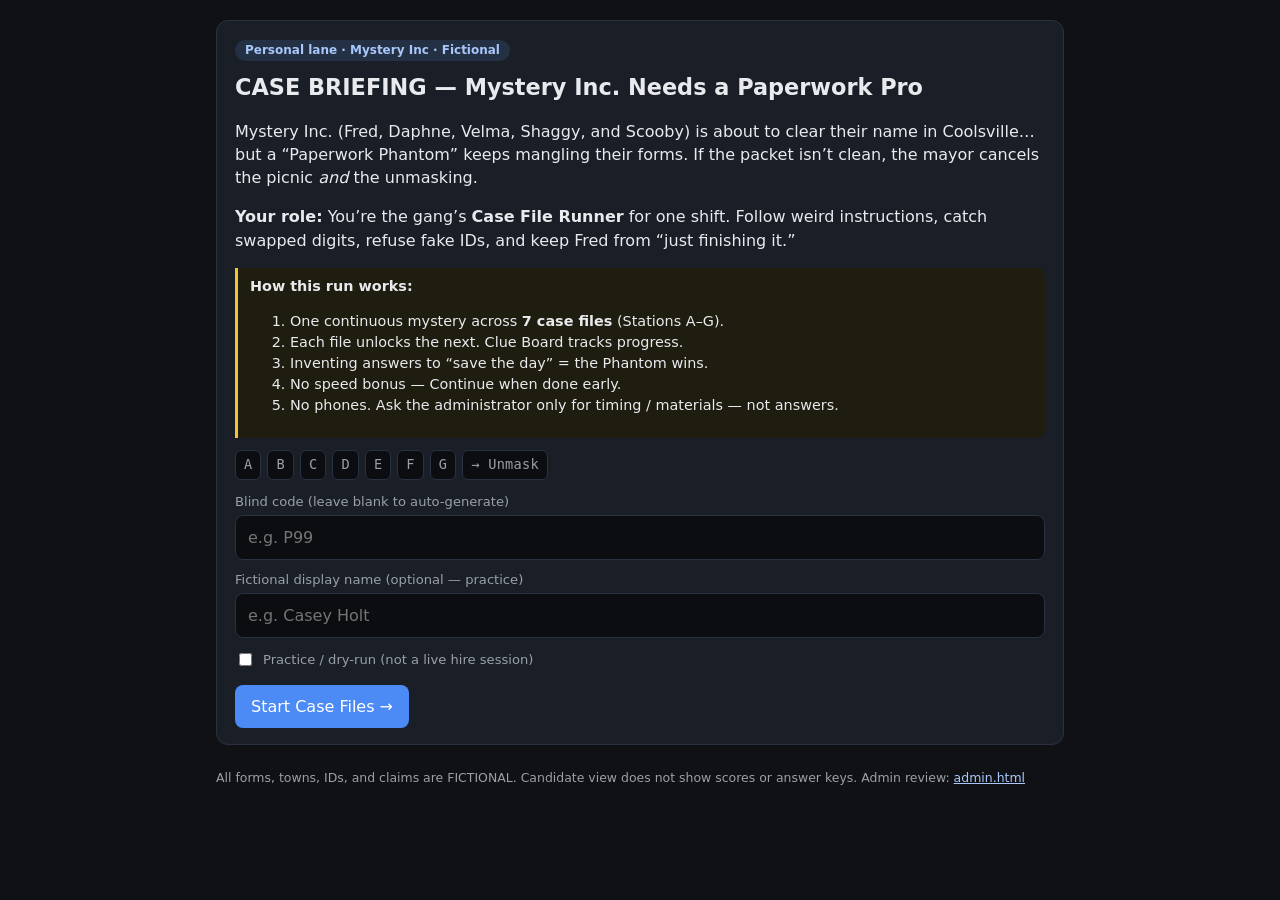
==== index.html @ 587e405c "Go-live Mystery Inc work-sample: candidate app + admin tracker Static HTML/JS/CSS casefile runner wi" ====
<!DOCTYPE html>
<html lang="en">
<head>
  <meta charset="utf-8"/>
  <meta name="viewport" content="width=device-width, initial-scale=1"/>
  <meta name="robots" content="noindex,nofollow,noarchive"/>
  <title>Mystery Inc — Case File Runner</title>
  <link rel="stylesheet" href="css/styles.css"/>
</head>
<body>
  <div class="timer hidden" id="timerBar">
    <div>
      <div class="badge">Timed station</div>
      <div id="timerLabel" class="sub" style="margin:4px 0 0">—</div>
    </div>
    <div>
      <div class="clock" id="timerClock">--:--</div>
      <div id="timeUpNote" class="sub hidden" style="color:var(--bad);margin:0">Time up — you may still Continue</div>
    </div>
  </div>
  <main>
    <div id="app"></div>
  </main>
  <script src="js/app.js"></script>
</body>
</html>
---- css/styles.css ----
:root {
  --bg: #0f1115;
  --card: #1a1f27;
  --text: #e8eaed;
  --muted: #9aa0a6;
  --accent: #f4c430;
  --accent2: #4c8bf5;
  --ok: #81c995;
  --warn: #fdd663;
  --bad: #f28b82;
  --line: #2a3140;
  --input: #0b0d11;
}
* { box-sizing: border-box; }
body {
  margin: 0;
  font-family: ui-sans-serif, system-ui, -apple-system, Segoe UI, Roboto, sans-serif;
  background: var(--bg);
  color: var(--text);
  line-height: 1.45;
}
main { max-width: 880px; margin: 0 auto; padding: 20px 16px 80px; }
h1 { font-size: 1.4rem; margin: 0 0 6px; }
h2 { font-size: 1.15rem; margin: 0 0 10px; color: var(--accent); }
h3 { font-size: 1rem; margin: 16px 0 8px; }
.sub { color: var(--muted); font-size: 0.92rem; margin: 0 0 16px; }
.card {
  background: var(--card);
  border: 1px solid var(--line);
  border-radius: 12px;
  padding: 16px 18px;
  margin-bottom: 14px;
}
.badge {
  display: inline-block;
  padding: 2px 10px;
  border-radius: 999px;
  background: #243044;
  color: #a8c7fa;
  font-size: 0.75rem;
  font-weight: 600;
}
.badge.warn { background: #3d3420; color: var(--warn); }
.badge.ok { background: #1e3a2f; color: var(--ok); }
.badge.bad { background: #3a2220; color: var(--bad); }
.clue-board {
  display: flex; flex-wrap: wrap; gap: 6px; align-items: center;
  font-family: ui-monospace, SFMono-Regular, Menlo, monospace;
  font-size: 0.85rem; letter-spacing: 0.02em;
}
.clue-board span {
  padding: 4px 8px; border-radius: 6px; border: 1px solid var(--line);
  background: var(--input); color: var(--muted);
}
.clue-board span.done { color: var(--ok); border-color: #2e5a40; }
.clue-board span.active { color: var(--accent); border-color: #6a5a20; background: #2a2410; }
.timer {
  position: sticky; top: 0; z-index: 20;
  display: flex; justify-content: space-between; align-items: center;
  gap: 12px; flex-wrap: wrap;
  background: rgba(15,17,21,0.95); backdrop-filter: blur(6px);
  border-bottom: 1px solid var(--line);
  padding: 10px 16px; margin: -20px -16px 16px;
}
.timer .clock {
  font-family: ui-monospace, Menlo, monospace;
  font-size: 1.25rem; font-weight: 700; color: var(--accent);
}
.timer .clock.low { color: var(--bad); }
label.field {
  display: block; margin: 10px 0 4px; font-size: 0.82rem; color: var(--muted);
}
input[type=text], input[type=password], input[type=number], textarea, select {
  width: 100%; background: var(--input); color: var(--text);
  border: 1px solid var(--line); border-radius: 8px;
  padding: 10px 12px; font: inherit;
}
textarea { min-height: 120px; resize: vertical; }
.mc { margin: 8px 0; }
.mc label {
  display: flex; gap: 10px; align-items: flex-start;
  padding: 8px 10px; border: 1px solid var(--line); border-radius: 8px;
  margin: 6px 0; cursor: pointer; background: var(--input);
}
.mc label:hover { border-color: #3d4a60; }
.mc input { margin-top: 3px; }
.actions { display: flex; flex-wrap: wrap; gap: 10px; margin-top: 16px; }
button, .btn {
  background: var(--accent2); color: #fff; border: 0; border-radius: 8px;
  padding: 10px 16px; font-weight: 600; cursor: pointer; font: inherit;
}
button.secondary, .btn.secondary { background: #2a3140; }
button.danger { background: #8b3a32; }
button:disabled { opacity: 0.45; cursor: not-allowed; }
table { width: 100%; border-collapse: collapse; font-size: 0.88rem; }
th, td { text-align: left; padding: 8px 6px; border-bottom: 1px solid var(--line); vertical-align: top; }
th { color: var(--muted); font-weight: 560; }
.packet-grid { display: grid; gap: 12px; grid-template-columns: 1fr; }
@media (min-width: 720px) { .packet-grid { grid-template-columns: 1fr 1fr; } }
.mono { font-family: ui-monospace, Menlo, monospace; font-size: 0.82rem; white-space: pre-wrap; }
.hidden { display: none !important; }
.foot { margin-top: 24px; color: var(--muted); font-size: 0.78rem; line-height: 1.5; }
.score-grid { display: grid; gap: 8px; grid-template-columns: repeat(auto-fit, minmax(90px, 1fr)); }
.score-grid .card { margin: 0; text-align: center; padding: 10px; }
.score-grid .k { color: var(--muted); font-size: 0.72rem; text-transform: uppercase; }
.score-grid .v { font-size: 1.2rem; font-weight: 700; margin-top: 2px; }
.attempt-row { cursor: pointer; }
.attempt-row:hover { background: #222833; }
.notice {
  border-left: 3px solid var(--accent); padding: 8px 12px;
  background: #1f1c10; border-radius: 0 8px 8px 0; margin: 10px 0;
  font-size: 0.9rem;
}
.gate {
  max-width: 420px; margin: 80px auto; padding: 24px;
}
.diff-bad { color: var(--bad); font-weight: 600; }
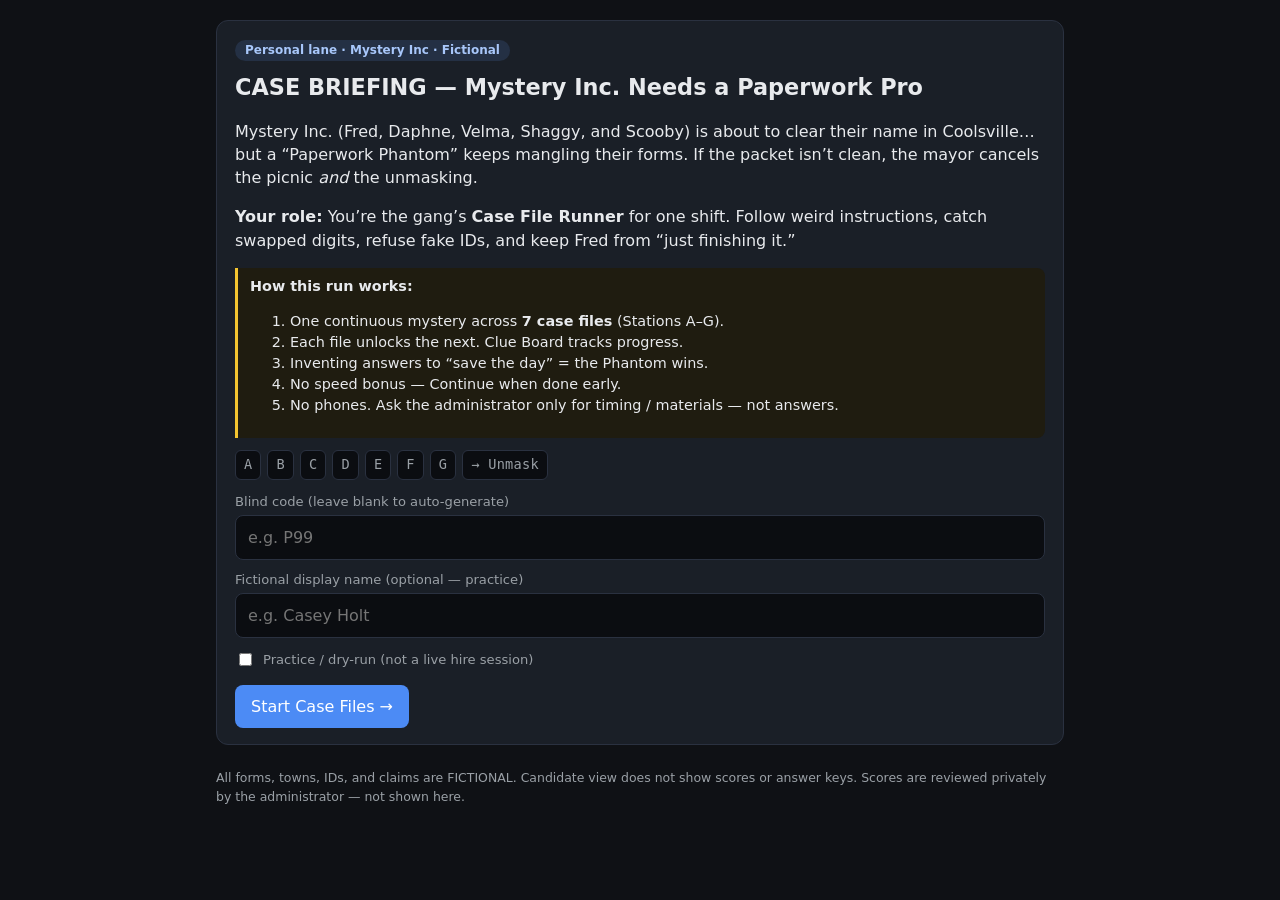
==== commit 9045fb36: "chore: cache-bust Pages after integrity strip" ====
--- a/index.html
+++ b/index.html
@@ -6,6 +6,7 @@
   <meta name="robots" content="noindex,nofollow,noarchive"/>
   <title>Mystery Inc — Case File Runner</title>
   <link rel="stylesheet" href="css/styles.css"/>
+  <!-- integrity-strip 2026-09-14 -->
 </head>
 <body>
   <div class="timer hidden" id="timerBar">
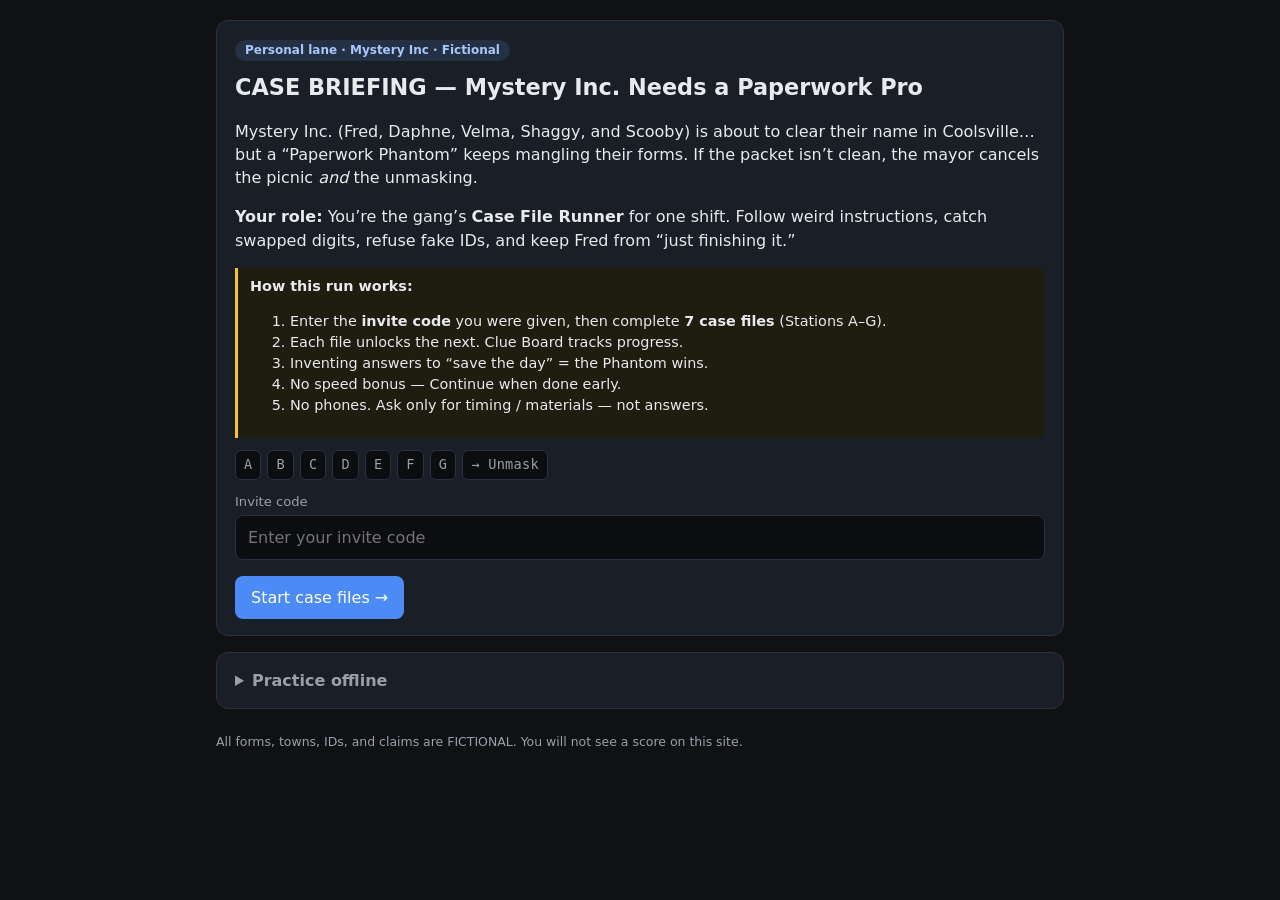
==== commit eb9c525e: "Wire candidate app to HITL invite-code take APIs Live path requires a blind invite code, redeems at " ====
--- a/index.html
+++ b/index.html
@@ -22,6 +22,8 @@
   <main>
     <div id="app"></div>
   </main>
+  <script src="js/config.js"></script>
+  <script src="js/take-api.js"></script>
   <script src="js/app.js"></script>
 </body>
 </html>
--- a/css/styles.css
+++ b/css/styles.css
@@ -111,6 +111,25 @@
   background: #1f1c10; border-radius: 0 8px 8px 0; margin: 10px 0;
   font-size: 0.9rem;
 }
+.notice.bad {
+  border-left-color: var(--bad);
+  background: #3a2220;
+  color: #f8d7d4;
+}
+.notice.warn-banner {
+  border-left-color: var(--warn);
+  background: #3d3420;
+}
+.practice-panel {
+  margin-top: 16px;
+}
+.practice-panel summary {
+  cursor: pointer;
+  font-weight: 600;
+  color: var(--muted);
+}
+.practice-panel summary:hover { color: var(--text); }
+.practice-panel[open] summary { margin-bottom: 8px; color: var(--warn); }
 .gate {
   max-width: 420px; margin: 80px auto; padding: 24px;
 }
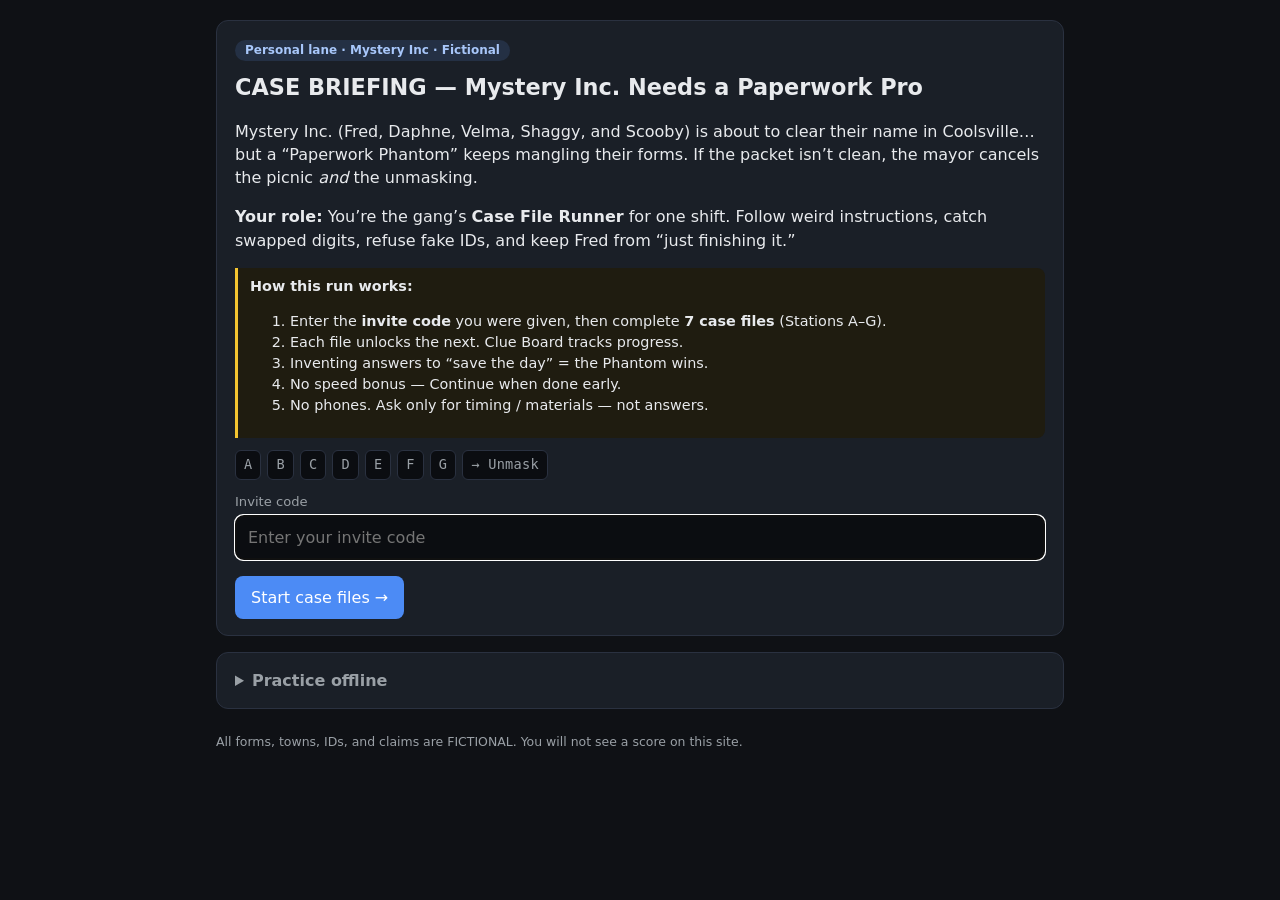
==== commit 994927de: "Prefill and auto-redeem invite codes from deep links Read `invite` from URLSearchParams (case-insens" ====
--- a/index.html
+++ b/index.html
@@ -24,6 +24,7 @@
   </main>
   <script src="js/config.js"></script>
   <script src="js/take-api.js"></script>
+  <script src="js/invite-link.js"></script>
   <script src="js/app.js"></script>
 </body>
 </html>
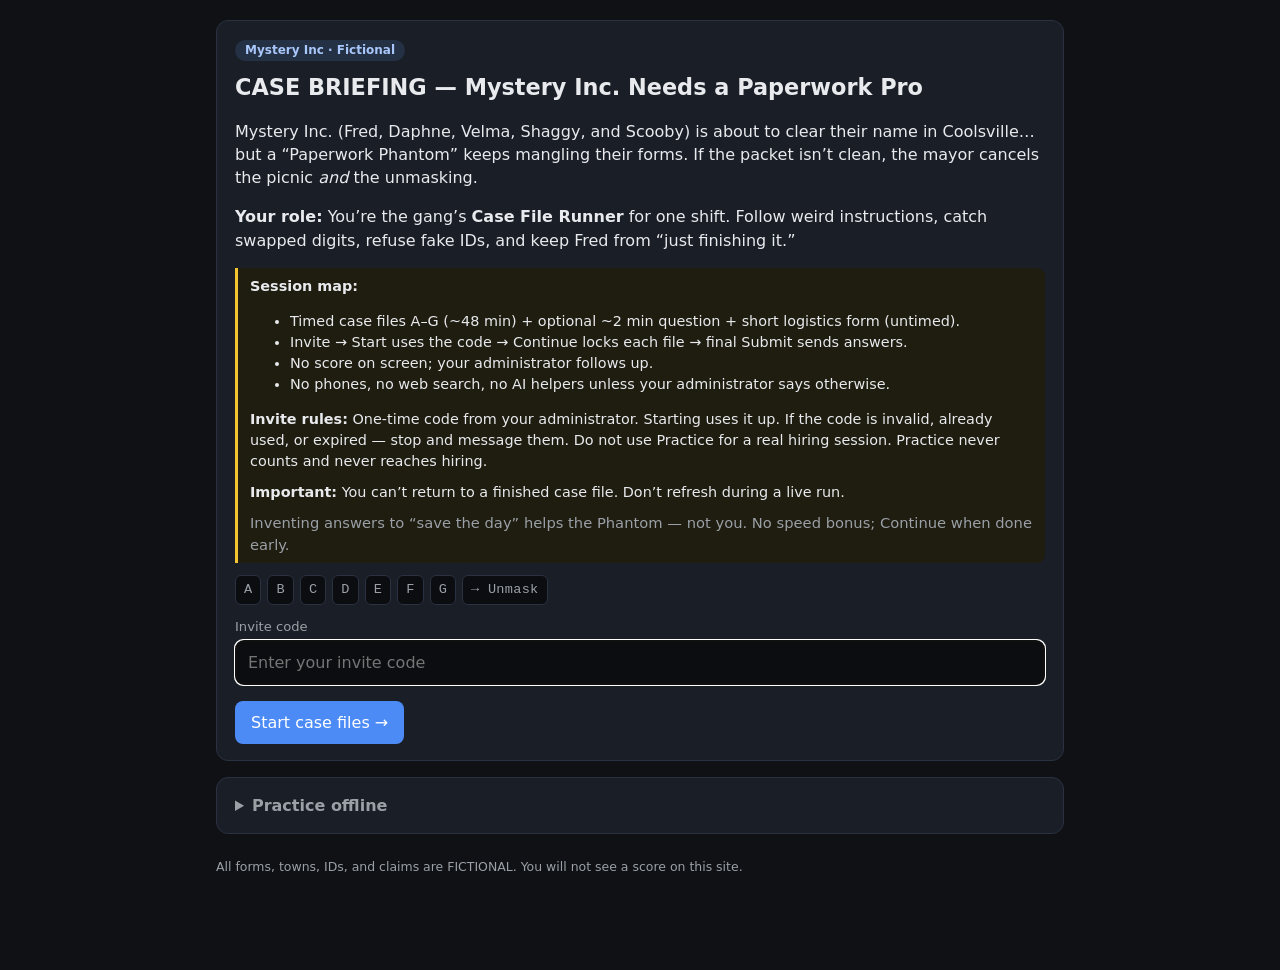
==== commit bb316d30: "clarity: P0/P1 fresh-candidate copy on live Pages surface Make Station A reference session day 2026-" ====
--- a/index.html
+++ b/index.html
@@ -6,7 +6,7 @@
   <meta name="robots" content="noindex,nofollow,noarchive"/>
   <title>Mystery Inc — Case File Runner</title>
   <link rel="stylesheet" href="css/styles.css"/>
-  <!-- integrity-strip 2026-09-14 -->
+  <!-- clarity-fixes 2026-09-15 · integrity-strip 2026-09-14 -->
 </head>
 <body>
   <div class="timer hidden" id="timerBar">
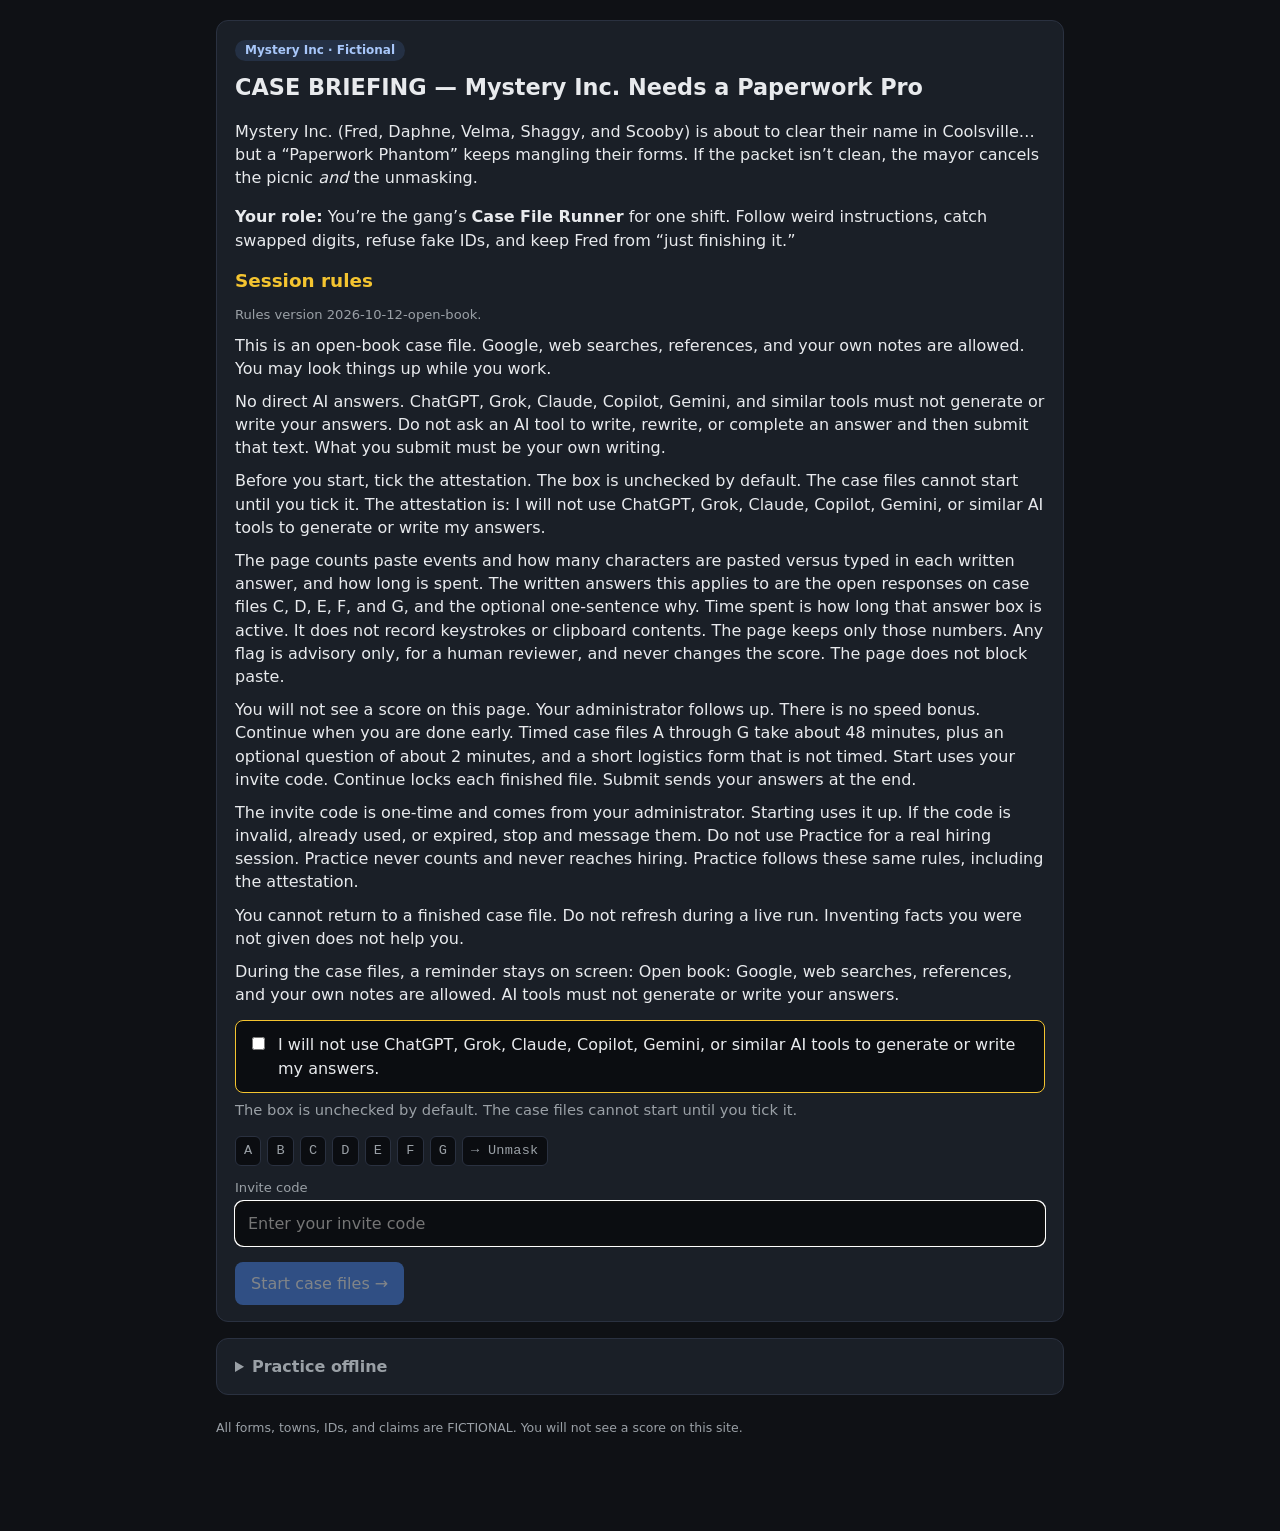
==== commit ab544805: "Require an open-book attestation and send answer integrity counts Candidate rules now live in one ve" ====
--- a/index.html
+++ b/index.html
@@ -25,6 +25,8 @@
   <script src="js/config.js"></script>
   <script src="js/take-api.js"></script>
   <script src="js/invite-link.js"></script>
+  <script src="content/rules-2026-10-12-open-book.js"></script>
+  <script src="js/answer-integrity.js"></script>
   <script src="js/app.js"></script>
 </body>
 </html>
--- a/css/styles.css
+++ b/css/styles.css
@@ -120,6 +120,26 @@
   border-left-color: var(--warn);
   background: #3d3420;
 }
+.rules p { margin: 0 0 10px; }
+.rules p:first-child { color: var(--muted); font-size: 0.82rem; }
+.rules p:last-child { margin-bottom: 0; }
+.rules-reminder { margin-top: 0; }
+.attest {
+  display: flex;
+  gap: 10px;
+  align-items: flex-start;
+  padding: 12px;
+  border: 1px solid var(--accent);
+  border-radius: 8px;
+  background: var(--input);
+  margin: 14px 0 6px;
+  cursor: pointer;
+}
+.attest input {
+  width: auto;
+  margin-top: 4px;
+  flex: 0 0 auto;
+}
 .practice-panel {
   margin-top: 16px;
 }
